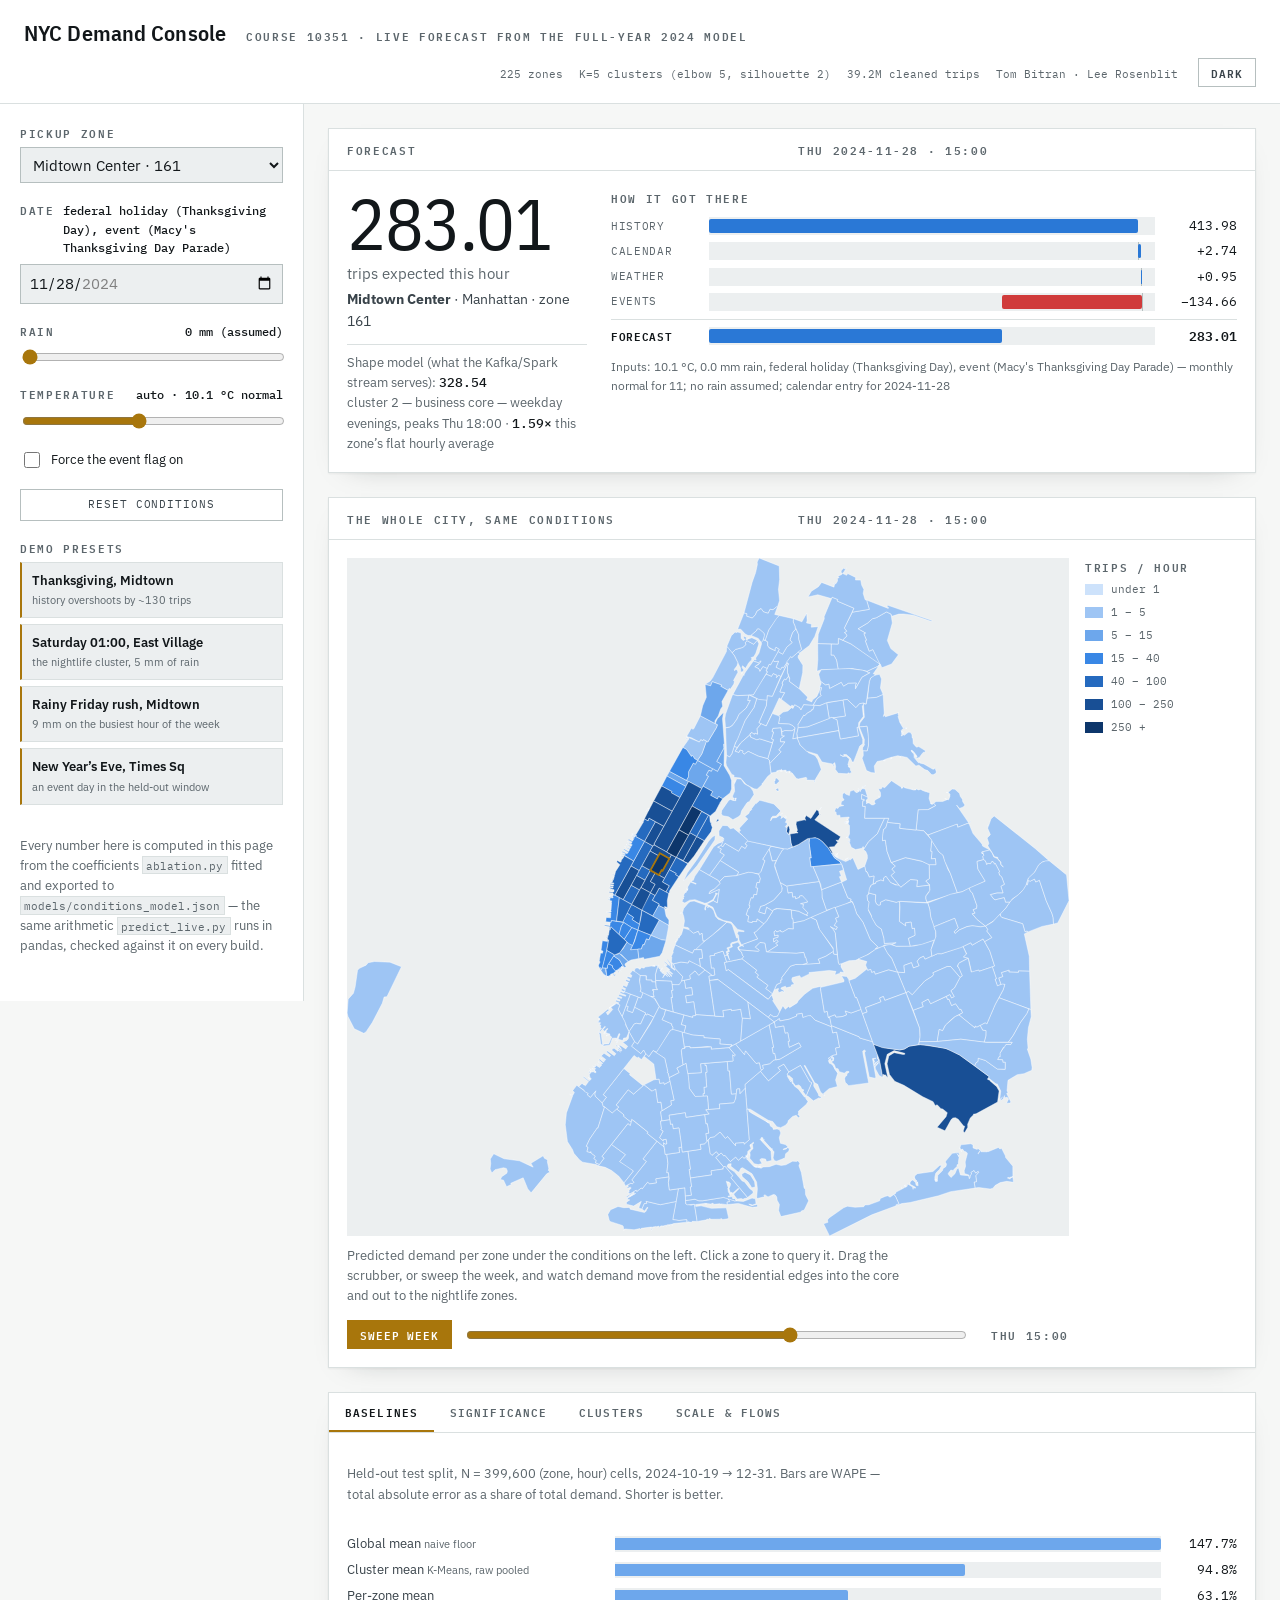
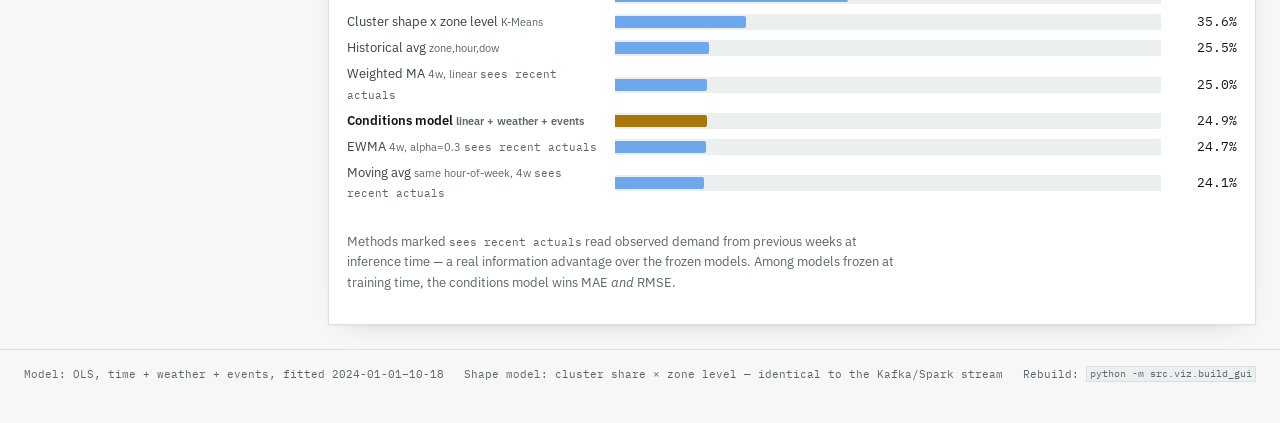
==== gui/index.html @ be96bf33 "Add a local web console for the presentation A static local GUI that serves the trained model in the" ====
<!doctype html>
<html lang="en">
<head>
<meta charset="utf-8">
<meta name="viewport" content="width=device-width, initial-scale=1">
<title>NYC Demand Console — Course 10351</title>
<meta name="description" content="Live browser console for the NYC taxi demand forecast: query any zone and hour, change the weather, watch predicted demand move across 225 zones.">
<link rel="icon" href="data:image/svg+xml,<svg xmlns='http://www.w3.org/2000/svg' viewBox='0 0 32 32'><rect width='32' height='32' fill='%23f5b921'/><rect x='6' y='13' width='20' height='9' fill='%23101416'/><rect x='10' y='8' width='12' height='6' fill='%23101416'/></svg>">
<link rel="preconnect" href="https://fonts.googleapis.com">
<link rel="preconnect" href="https://fonts.gstatic.com" crossorigin>
<link rel="stylesheet" href="https://fonts.googleapis.com/css2?family=IBM+Plex+Mono:wght@400;500;600&family=IBM+Plex+Sans:wght@400;500;600&family=IBM+Plex+Sans+Condensed:wght@600&display=swap">
<link rel="stylesheet" href="styles.css">
</head>
<body>

<header class="top">
  <h1>NYC Demand Console</h1>
  <span class="label">Course 10351 &middot; live forecast from the full-year 2024 model</span>
  <div class="meta">
    <span id="metaZones">225 zones</span>
    <span id="metaK">K=5 clusters</span>
    <span>39.2M cleaned trips</span>
    <span>Tom Bitran &middot; Lee Rosenblit</span>
  </div>
  <button class="themebtn" id="theme" type="button" title="Switch light / dark">Dark</button>
</header>

<div class="loadfail" id="loadfail" hidden>
  <b>The data payload could not be loaded.</b>
  <p>A browser opening <code>index.html</code> straight from disk blocks the
  <code>payload.json</code> fetch (same-origin policy). Two ways round it:</p>
  <ol>
    <li>Run <code>run_gui.bat</code> and use <code>http://localhost:8765</code> — this
    page, served properly.</li>
    <li>Or open <code>gui/standalone.html</code>, which has the payload inlined and needs
    no server at all.</li>
  </ol>
  <p>If neither exists yet, build them first:
  <code>python -m src.viz.build_gui</code></p>
</div>

<div class="console" id="console" hidden>

  <!-- ── Controls ─────────────────────────────────────────────────────── -->
  <aside class="rail">
    <div class="field">
      <label class="label" for="zone">Pickup zone</label>
      <select id="zone"></select>
    </div>

    <div class="field">
      <label class="label" for="date">Date <span class="val" id="dateFlags">ordinary day</span></label>
      <input type="date" id="date" value="2024-11-28" min="2024-01-01" max="2024-12-31">
    </div>

    <div class="field">
      <label class="label" for="rain">Rain <span class="val" id="rainVal">0 mm</span></label>
      <input type="range" id="rain" min="0" max="25" step="0.5" value="0">
    </div>

    <div class="field">
      <label class="label" for="temp">Temperature <span class="val" id="tempVal">auto</span></label>
      <input type="range" id="temp" min="-12" max="38" step="0.5" value="10">
    </div>

    <label class="check">
      <input type="checkbox" id="force"> Force the event flag on
    </label>

    <div class="railbtns">
      <button class="ghost" id="resetCond" type="button">Reset conditions</button>
    </div>

    <div class="field">
      <span class="label">Demo presets</span>
      <div class="preset" id="presets"></div>
    </div>

    <p class="note">Every number here is computed in this page from the coefficients
      <code>ablation.py</code> fitted and exported to
      <code>models/conditions_model.json</code> — the same arithmetic
      <code>predict_live.py</code> runs in pandas, checked against it on every build.</p>
  </aside>

  <!-- ── Main ─────────────────────────────────────────────────────────── -->
  <main>

    <!-- Answer -->
    <section class="panel">
      <header>
        <span class="label">Forecast</span>
        <span class="label" id="whenLabel"></span>
      </header>
      <div class="body answer">
        <div class="hero">
          <div class="fig" id="heroFig">&mdash;</div>
          <div class="unit">trips expected this hour</div>
          <div class="where" id="heroWhere"></div>
          <div class="shape" id="heroShape"></div>
        </div>
        <div>
          <div class="label" style="margin-bottom:.625rem;">How it got there</div>
          <div class="fall" id="fall"></div>
          <div class="assumed" id="assumed"></div>
        </div>
      </div>
    </section>

    <!-- Map -->
    <section class="panel">
      <header>
        <span class="label">The whole city, same conditions</span>
        <span class="label" id="mapWhen"></span>
      </header>
      <div class="body">
        <div class="mapwrap">
          <div>
            <svg class="map" id="map" role="img" aria-labelledby="mapDesc"></svg>
            <p id="mapDesc" class="note" style="margin:.625rem 0 0;">
              Predicted demand per zone under the conditions on the left. Click a zone to
              query it. Drag the scrubber, or sweep the week, and watch demand move from
              the residential edges into the core and out to the nightlife zones.</p>
            <div class="scrub">
              <button class="play" id="play" type="button">Sweep week</button>
              <input type="range" id="hour" min="0" max="23" step="1" value="15"
                     aria-label="Hour of day">
              <span class="label" id="hourLabel" style="min-width:5.5rem;text-align:right;"></span>
            </div>
          </div>
          <div class="legend" id="legend">
            <span class="label">Trips / hour</span>
          </div>
        </div>
      </div>
    </section>

    <!-- Evidence -->
    <section class="panel">
      <div class="tabs" role="tablist">
        <button role="tab" id="tab-ladder" aria-controls="p-ladder" aria-selected="true">Baselines</button>
        <button role="tab" id="tab-sig" aria-controls="p-sig" aria-selected="false">Significance</button>
        <button role="tab" id="tab-cl" aria-controls="p-cl" aria-selected="false">Clusters</button>
        <button role="tab" id="tab-scale" aria-controls="p-scale" aria-selected="false">Scale &amp; flows</button>
      </div>

      <div class="tabpanel" id="p-ladder" role="tabpanel" aria-labelledby="tab-ladder">
        <p class="note">Held-out test split, N = 399,600 (zone, hour) cells,
          2024-10-19 &rarr; 12-31. Bars are WAPE — total absolute error as a share of total
          demand. Shorter is better.</p>
        <div class="ladder" id="ladder"></div>
        <p class="note">Methods marked <span class="peek">sees recent actuals</span> read
          observed demand from previous weeks at inference time — a real information
          advantage over the frozen models. Among models frozen at training time, the
          conditions model wins MAE <em>and</em> RMSE.</p>
      </div>

      <div class="tabpanel" id="p-sig" role="tabpanel" aria-labelledby="tab-sig" hidden>
        <p class="note">Relative WAPE improvement of the conditions model over history
          alone, block-bootstrapped over whole test days (10,000 replicates, seed 42). The
          day is the resampling unit because one storm correlates every error inside it. An
          interval clear of zero is a real improvement.</p>
        <div class="sig" id="sig"></div>
      </div>

      <div class="tabpanel" id="p-cl" role="tabpanel" aria-labelledby="tab-cl" hidden>
        <p class="note">K-Means over each zone&rsquo;s 168-hour weekly profile,
          L1-normalised so it clusters <em>when</em> a zone is busy, not how busy. Each
          curve is that cluster&rsquo;s mean share of weekly demand across the week; the
          gold mark is its peak. Chips match the colours in
          <code>reports/cluster_map.html</code>.</p>
        <div class="clusters" id="clusters"></div>
      </div>

      <div class="tabpanel" id="p-scale" role="tabpanel" aria-labelledby="tab-scale" hidden>
        <p class="note">The same code path over growing month windows, cold-cache, after a
          discarded warm-up. Wall-clock is machine-specific; the shape of the curve is the
          result.</p>
        <div class="scroller">
          <table id="bench">
            <thead><tr><th>Window</th><th class="r">Rows in</th><th class="r">Wall-clock</th>
              <th class="r">Throughput</th></tr></thead>
            <tbody></tbody>
          </table>
        </div>
        <p class="note">FP-Growth over all 39.2M cleaned trips — 65 directed
          pickup&nbsp;&rarr;&nbsp;dropoff rules clear support 0.1% / confidence 5%. The
          highest-lift flows are reciprocal neighbour pairs: yellow-taxi demand is
          hyper-local.</p>
        <div class="scroller">
          <table id="rules">
            <thead><tr><th>Pickup</th><th>Dropoff</th><th class="r">Lift</th>
              <th class="r">Confidence</th></tr></thead>
            <tbody></tbody>
          </table>
        </div>
      </div>
    </section>
  </main>
</div>

<footer class="foot">
  <span>Model: OLS, time + weather + events, fitted 2024-01-01&ndash;10-18</span>
  <span>Shape model: cluster share &times; zone level — identical to the Kafka/Spark stream</span>
  <span>Rebuild: <code>python -m src.viz.build_gui</code></span>
</footer>

<div class="tip" id="tip" role="status" aria-live="polite"></div>

<script src="model.js"></script>
<script src="app.js"></script>
</body>
</html>
---- gui/styles.css ----
/* ─── Tokens: full light palette on bare :root ───────────────────────── */
  :root {
    color-scheme: light;
    --paper:#f6f7f6; --surface:#ffffff; --sunk:#eceff0; --raise:#ffffff;
    --ink:#12171a; --ink-soft:#39434a; --muted:#5c666c;
    --rule:#dae0e0; --rule-hi:#b6bfbf;
    --accent:#a8760c; --accent-hi:#c9901c; --accent-wash:#f7f0dd;
    --good:#0ca30c; --warn:#fab219;
    --pos:#2a78d6; --neg:#d03b3b;
    --seq0:#cde2fb; --seq1:#9ec5f4; --seq2:#6da7ec; --seq3:#3987e5;
    --seq4:#256abf; --seq5:#184f95; --seq6:#0d366b;
    --c0:#2a78d6; --c1:#eb6834; --c2:#1baf7a; --c3:#4a3aa7; --c4:#8c5a00;
    --shadow:0 1px 2px rgba(18,23,26,.05), 0 10px 30px -22px rgba(18,23,26,.35);
    --mono:"IBM Plex Mono",ui-monospace,SFMono-Regular,Consolas,monospace;
    --sans:"IBM Plex Sans",system-ui,-apple-system,"Segoe UI",sans-serif;
    --cond:"IBM Plex Sans Condensed","IBM Plex Sans",system-ui,sans-serif;
  }
  @media (prefers-color-scheme: dark) {
    :root:not([data-theme="light"]) {
      color-scheme: dark;
      --paper:#0e1214; --surface:#161b1e; --sunk:#1c2225; --raise:#1f262a;
      --ink:#e7ebe9; --ink-soft:#c3cbca; --muted:#8f999e;
      --rule:#242b2f; --rule-hi:#394247;
      --accent:#f0c85a; --accent-hi:#f8d97d; --accent-wash:#2a2418;
      --good:#4ec24e; --warn:#fab219;
      --pos:#3987e5; --neg:#e66767;
      --seq0:#13253c; --seq1:#1c4272; --seq2:#25599b; --seq3:#2f74c4;
      --seq4:#5598e7; --seq5:#86b6ef; --seq6:#b7d3f6;
      --c0:#3987e5; --c1:#d95926; --c2:#199e70; --c3:#9085e9; --c4:#c98500;
      --shadow:0 1px 2px rgba(0,0,0,.5), 0 10px 30px -22px rgba(0,0,0,.9);
    }
  }
  :root[data-theme="dark"] {
    color-scheme: dark;
    --paper:#0e1214; --surface:#161b1e; --sunk:#1c2225; --raise:#1f262a;
    --ink:#e7ebe9; --ink-soft:#c3cbca; --muted:#8f999e;
    --rule:#242b2f; --rule-hi:#394247;
    --accent:#f0c85a; --accent-hi:#f8d97d; --accent-wash:#2a2418;
    --good:#4ec24e; --warn:#fab219;
    --pos:#3987e5; --neg:#e66767;
    --seq0:#13253c; --seq1:#1c4272; --seq2:#25599b; --seq3:#2f74c4;
    --seq4:#5598e7; --seq5:#86b6ef; --seq6:#b7d3f6;
    --c0:#3987e5; --c1:#d95926; --c2:#199e70; --c3:#9085e9; --c4:#c98500;
    --shadow:0 1px 2px rgba(0,0,0,.5), 0 10px 30px -22px rgba(0,0,0,.9);
  }

  * { box-sizing: border-box; }
  body {
    margin:0; background:var(--paper); color:var(--ink);
    font-family:var(--sans); font-size:15px; line-height:1.55;
    -webkit-font-smoothing:antialiased;
  }
  h1, h2, h3 { margin:0; text-wrap:balance; }
  button, select, input { font:inherit; color:inherit; }
  :focus-visible { outline:2px solid var(--accent-hi); outline-offset:2px; }

  .label {
    font-family:var(--mono); font-size:.6875rem; font-weight:600;
    letter-spacing:.15em; text-transform:uppercase; color:var(--muted);
  }

  /* ─── Shell ──────────────────────────────────────────────────────────── */
  header.top {
    display:flex; flex-wrap:wrap; align-items:baseline; gap:.5rem 1.25rem;
    padding:1rem 1.5rem; border-bottom:1px solid var(--rule);
    background:var(--surface); position:sticky; top:0; z-index:20;
  }
  header.top h1 {
    font-family:var(--cond); font-size:1.375rem; font-weight:600; letter-spacing:.005em;
  }
  header.top .meta {
    margin-left:auto; display:flex; flex-wrap:wrap; gap:.25rem 1rem;
    font-family:var(--mono); font-size:.6875rem; color:var(--muted);
  }

  .console { display:grid; grid-template-columns:19rem minmax(0,1fr); align-items:start; }
  @media (max-width: 980px) { .console { grid-template-columns:1fr; } }

  /* ─── Control rail ───────────────────────────────────────────────────── */
  .rail {
    position:sticky; top:57px; align-self:start;
    display:flex; flex-direction:column; gap:1.125rem;
    padding:1.25rem 1.25rem 2rem; border-right:1px solid var(--rule);
    background:var(--surface); min-height:calc(100vh - 57px);
  }
  @media (max-width: 980px) {
    .rail { position:static; min-height:0; border-right:0; border-bottom:1px solid var(--rule); }
  }
  .field { display:flex; flex-direction:column; gap:.375rem; }
  .field > .label { display:flex; justify-content:space-between; align-items:baseline; gap:.5rem; }
  .field .val {
    font-family:var(--mono); font-size:.75rem; color:var(--ink);
    letter-spacing:0; text-transform:none; font-weight:500;
  }
  select, input[type="date"] {
    width:100%; padding:.4rem .5rem; background:var(--sunk);
    border:1px solid var(--rule-hi); border-radius:0;
  }
  input[type="range"] { width:100%; accent-color:var(--accent); }
  .row2 { display:grid; grid-template-columns:1fr 1fr; gap:.625rem; }
  .check { display:flex; align-items:center; gap:.5rem; font-size:.8125rem; }
  .check input { accent-color:var(--accent); width:1rem; height:1rem; }
  .railbtns { display:flex; gap:.5rem; }
  button.ghost {
    flex:1; padding:.4rem .5rem; background:transparent; border:1px solid var(--rule-hi);
    font-family:var(--mono); font-size:.6875rem; letter-spacing:.08em;
    text-transform:uppercase; color:var(--ink-soft); cursor:pointer;
  }
  button.ghost:hover { border-color:var(--accent); color:var(--accent); }
  .preset { display:flex; flex-direction:column; gap:.375rem; }
  button.preset-btn {
    text-align:left; padding:.5rem .625rem; background:var(--sunk);
    border:1px solid var(--rule); border-left:2px solid var(--accent);
    cursor:pointer; display:flex; flex-direction:column; gap:.0625rem;
  }
  button.preset-btn:hover { background:var(--accent-wash); }
  button.preset-btn b { font-size:.8125rem; font-weight:600; }
  button.preset-btn span { font-size:.6875rem; color:var(--muted); }

  /* ─── Main column ────────────────────────────────────────────────────── */
  main { padding:1.5rem; display:flex; flex-direction:column; gap:1.5rem; min-width:0; }
  .panel { background:var(--surface); border:1px solid var(--rule); box-shadow:var(--shadow); }
  .panel > header {
    display:flex; align-items:baseline; gap:.75rem; flex-wrap:wrap;
    padding:.75rem 1.125rem; border-bottom:1px solid var(--rule);
  }
  .panel > header .label { flex:1; }
  .panel > .body { padding:1.125rem; }

  /* Answer */
  .answer { display:grid; grid-template-columns:minmax(0,15rem) minmax(0,1fr); gap:1.5rem; }
  @media (max-width: 760px) { .answer { grid-template-columns:1fr; } }
  .hero { display:flex; flex-direction:column; gap:.25rem; }
  .hero .fig {
    font-family:var(--cond); font-size:clamp(3rem,9vw,4.5rem); line-height:.95;
    font-variant-numeric:tabular-nums; letter-spacing:-.02em;
  }
  .hero .unit { font-family:var(--sans); font-size:.9375rem; color:var(--muted); }
  .hero .where { font-size:.875rem; color:var(--ink-soft); }
  .hero .shape {
    margin-top:.5rem; padding-top:.5rem; border-top:1px solid var(--rule);
    font-size:.8125rem; color:var(--muted);
  }
  .hero .shape b { color:var(--ink); font-family:var(--mono); font-weight:500; }

  /* Waterfall */
  .fall { display:flex; flex-direction:column; gap:.3125rem; }
  .fall .r {
    display:grid; grid-template-columns:5.5rem minmax(0,1fr) 4.5rem; gap:.625rem;
    align-items:center; font-size:.8125rem;
  }
  .fall .k {
    color:var(--muted); font-family:var(--mono); font-size:.6875rem;
    letter-spacing:.06em; text-transform:uppercase;
  }
  .fall .track { position:relative; height:1.125rem; background:var(--sunk); }
  .fall .track .zero { position:absolute; top:0; bottom:0; width:1px; background:var(--rule-hi); }
  .fall .track .bar { position:absolute; top:2px; bottom:2px; border-radius:2px; }
  .fall .track .bar.p { background:var(--pos); }
  .fall .track .bar.n { background:var(--neg); }
  .fall .v {
    text-align:right; font-family:var(--mono); font-variant-numeric:tabular-nums;
    font-size:.8125rem;
  }
  .fall .r.total { border-top:1px solid var(--rule); padding-top:.375rem; margin-top:.125rem; }
  .fall .r.total .k, .fall .r.total .v { color:var(--ink); font-weight:600; }
  .assumed { margin-top:.75rem; font-size:.75rem; color:var(--muted); }

  /* Map */
  .mapwrap { display:grid; grid-template-columns:minmax(0,1fr) 9.5rem; gap:1rem; }
  @media (max-width: 760px) { .mapwrap { grid-template-columns:1fr; } }
  svg.map { width:100%; height:auto; display:block; background:var(--sunk); }
  svg.map path { stroke:var(--surface); stroke-width:.6; transition:fill 140ms linear; }
  @media (prefers-reduced-motion: reduce) { svg.map path { transition:none; } }
  svg.map path.q0 { fill:var(--seq0); }
  svg.map path.q1 { fill:var(--seq1); }
  svg.map path.q2 { fill:var(--seq2); }
  svg.map path.q3 { fill:var(--seq3); }
  svg.map path.q4 { fill:var(--seq4); }
  svg.map path.q5 { fill:var(--seq5); }
  svg.map path.q6 { fill:var(--seq6); }
  svg.map path:hover { stroke:var(--accent-hi); stroke-width:2; }
  svg.map path.sel { stroke:var(--accent); stroke-width:2.5; }
  .legend { display:flex; flex-direction:column; gap:.375rem; }
  .legend .sw {
    display:flex; align-items:center; gap:.5rem;
    font-family:var(--mono); font-size:.6875rem; color:var(--muted);
  }
  .legend .sw i { width:1.125rem; height:.6875rem; display:block; flex:none; }
  .scrub { display:flex; align-items:center; gap:.75rem; margin-top:.875rem; }
  .scrub input { flex:1; }
  button.play {
    padding:.3125rem .75rem; background:var(--accent); border:1px solid var(--accent);
    color:var(--surface); font-family:var(--mono); font-size:.6875rem; font-weight:600;
    letter-spacing:.08em; text-transform:uppercase; cursor:pointer; min-width:5.5rem;
  }
  button.play:hover { background:var(--accent-hi); border-color:var(--accent-hi); }
  .tip {
    position:fixed; z-index:40; pointer-events:none; opacity:0;
    background:var(--raise); border:1px solid var(--rule-hi); box-shadow:var(--shadow);
    padding:.5rem .625rem; font-size:.75rem; max-width:15rem;
  }
  .tip.on { opacity:1; }
  .tip b { display:block; font-size:.8125rem; }
  .tip .n { font-family:var(--mono); font-variant-numeric:tabular-nums; color:var(--muted); }

  /* Evidence deck */
  .tabs { display:flex; border-bottom:1px solid var(--rule); overflow-x:auto; }
  .tabs button {
    padding:.625rem 1rem; background:transparent; border:0; cursor:pointer;
    font-family:var(--mono); font-size:.6875rem; font-weight:600; letter-spacing:.1em;
    text-transform:uppercase; color:var(--muted); border-bottom:2px solid transparent;
    white-space:nowrap;
  }
  .tabs button[aria-selected="true"] { color:var(--ink); border-bottom-color:var(--accent); }
  .tabs button:hover { color:var(--ink); }
  .tabpanel { padding:1.125rem; display:flex; flex-direction:column; gap:1rem; }
  .tabpanel[hidden] { display:none; }

  /* Ladder */
  .ladder { display:flex; flex-direction:column; gap:.375rem; }
  .ladder .r {
    display:grid; grid-template-columns:minmax(9rem,16rem) minmax(0,1fr) 4rem;
    gap:.75rem; align-items:center; font-size:.8125rem;
  }
  .ladder .m { color:var(--ink-soft); }
  .ladder .m small { color:var(--muted); font-size:.6875rem; }
  .ladder .track { height:1rem; background:var(--sunk); position:relative; }
  .ladder .track i {
    position:absolute; top:2px; bottom:2px; left:0; background:var(--seq2);
    border-radius:0 2px 2px 0; display:block;
  }
  .ladder .r.ours .track i { background:var(--accent); }
  .ladder .r.ours .m { color:var(--ink); font-weight:600; }
  .ladder .w { text-align:right; font-family:var(--mono); font-variant-numeric:tabular-nums; }
  .peek { color:var(--muted); font-size:.6875rem; font-family:var(--mono); }

  /* Significance */
  .sig { display:flex; flex-direction:column; gap:.875rem; }
  .sig .row {
    display:grid; grid-template-columns:minmax(7rem,11rem) minmax(0,1fr) 6rem;
    gap:.875rem; align-items:center;
  }
  .sig .nm { font-size:.8125rem; }
  .sig .nm small { display:block; color:var(--muted); font-family:var(--mono); font-size:.625rem; }
  .sig .ci { position:relative; height:2.5rem; background:var(--sunk); }
  .sig .ci .axis { position:absolute; top:0; bottom:.875rem; width:1px; background:var(--rule-hi); }
  .sig .ci .whisk { position:absolute; top:calc(50% - .5rem); height:2px; background:var(--rule-hi); }
  .sig .ci .cap {
    position:absolute; top:calc(50% - .875rem); width:1px; height:.75rem; background:var(--rule-hi);
  }
  .sig .ci .pt {
    position:absolute; top:calc(50% - .8125rem); width:.625rem; height:.625rem;
    border-radius:50%; background:var(--pos); border:2px solid var(--surface);
  }
  .sig .ci .tk {
    position:absolute; bottom:.125rem; font-family:var(--mono); font-size:.5625rem;
    color:var(--muted); transform:translateX(-50%); white-space:nowrap;
  }
  .sig .verdict { text-align:right; }
  .pill {
    display:inline-block; font-family:var(--mono); font-size:.625rem; font-weight:600;
    letter-spacing:.06em; text-transform:uppercase; padding:.0625rem .375rem;
    border:1px solid currentColor;
  }
  .pill.good { color:var(--good); }
  .pill.soft { color:var(--warn); }

  /* Clusters */
  .clusters { display:grid; grid-template-columns:repeat(auto-fit,minmax(15rem,1fr)); gap:1rem; }
  .cl { display:flex; flex-direction:column; gap:.375rem; }
  .cl .hd { display:flex; align-items:center; gap:.5rem; }
  .cl .chip { width:.625rem; height:.625rem; flex:none; }
  .cl .nm { font-size:.8125rem; font-weight:600; }
  .cl .sub { font-family:var(--mono); font-size:.6875rem; color:var(--muted); }
  .cl svg { width:100%; height:3.5rem; display:block; background:var(--sunk); }
  .cl svg .area { fill:var(--seq2); opacity:.4; }
  .cl svg .line { fill:none; stroke:var(--seq4); stroke-width:1.5; }
  .cl svg .pk { fill:var(--accent); }
  .cl .days {
    display:flex; justify-content:space-between; font-family:var(--mono);
    font-size:.5625rem; color:var(--muted); letter-spacing:.04em;
  }

  table { border-collapse:collapse; width:100%; font-size:.8125rem; }
  .scroller { overflow-x:auto; }
  th, td { padding:.375rem .75rem; text-align:left; white-space:nowrap; }
  thead th {
    font-family:var(--mono); font-size:.625rem; letter-spacing:.08em; text-transform:uppercase;
    color:var(--muted); border-bottom:1px solid var(--rule-hi);
  }
  tbody tr + tr td { border-top:1px solid var(--rule); }
  td.r, th.r { text-align:right; font-family:var(--mono); font-variant-numeric:tabular-nums; }

  footer.foot {
    padding:1rem 1.5rem 2.5rem; border-top:1px solid var(--rule);
    font-family:var(--mono); font-size:.6875rem; color:var(--muted);
    display:flex; flex-wrap:wrap; gap:.25rem 1.25rem;
  }
  .note { font-size:.8125rem; color:var(--muted); max-width:70ch; }

  /* ─── Local-app chrome: theme toggle and the file:// rescue notice ────── */
  button.themebtn {
    padding:.3125rem .75rem; background:transparent; border:1px solid var(--rule-hi);
    color:var(--ink-soft); cursor:pointer;
    font-family:var(--mono); font-size:.6875rem; font-weight:600;
    letter-spacing:.08em; text-transform:uppercase;
  }
  button.themebtn:hover { border-color:var(--accent); color:var(--accent); }

  .loadfail {
    margin:2rem auto; max-width:44rem; padding:1.25rem 1.5rem;
    background:var(--surface); border:1px solid var(--rule);
    border-left:3px solid var(--accent); box-shadow:var(--shadow);
    font-size:.9375rem;
  }
  .loadfail[hidden] { display:none; }
  .loadfail b { display:block; margin-bottom:.5rem; }
  .loadfail p { margin:.5rem 0; color:var(--ink-soft); }
  .loadfail ol { margin:.5rem 0; padding-left:1.25rem; color:var(--ink-soft); }
  .loadfail li { margin:.25rem 0; }
  .console[hidden] { display:none; }

  code {
    font-family:var(--mono); font-size:.875em;
    background:var(--sunk); border:1px solid var(--rule); padding:.05em .3em;
  }
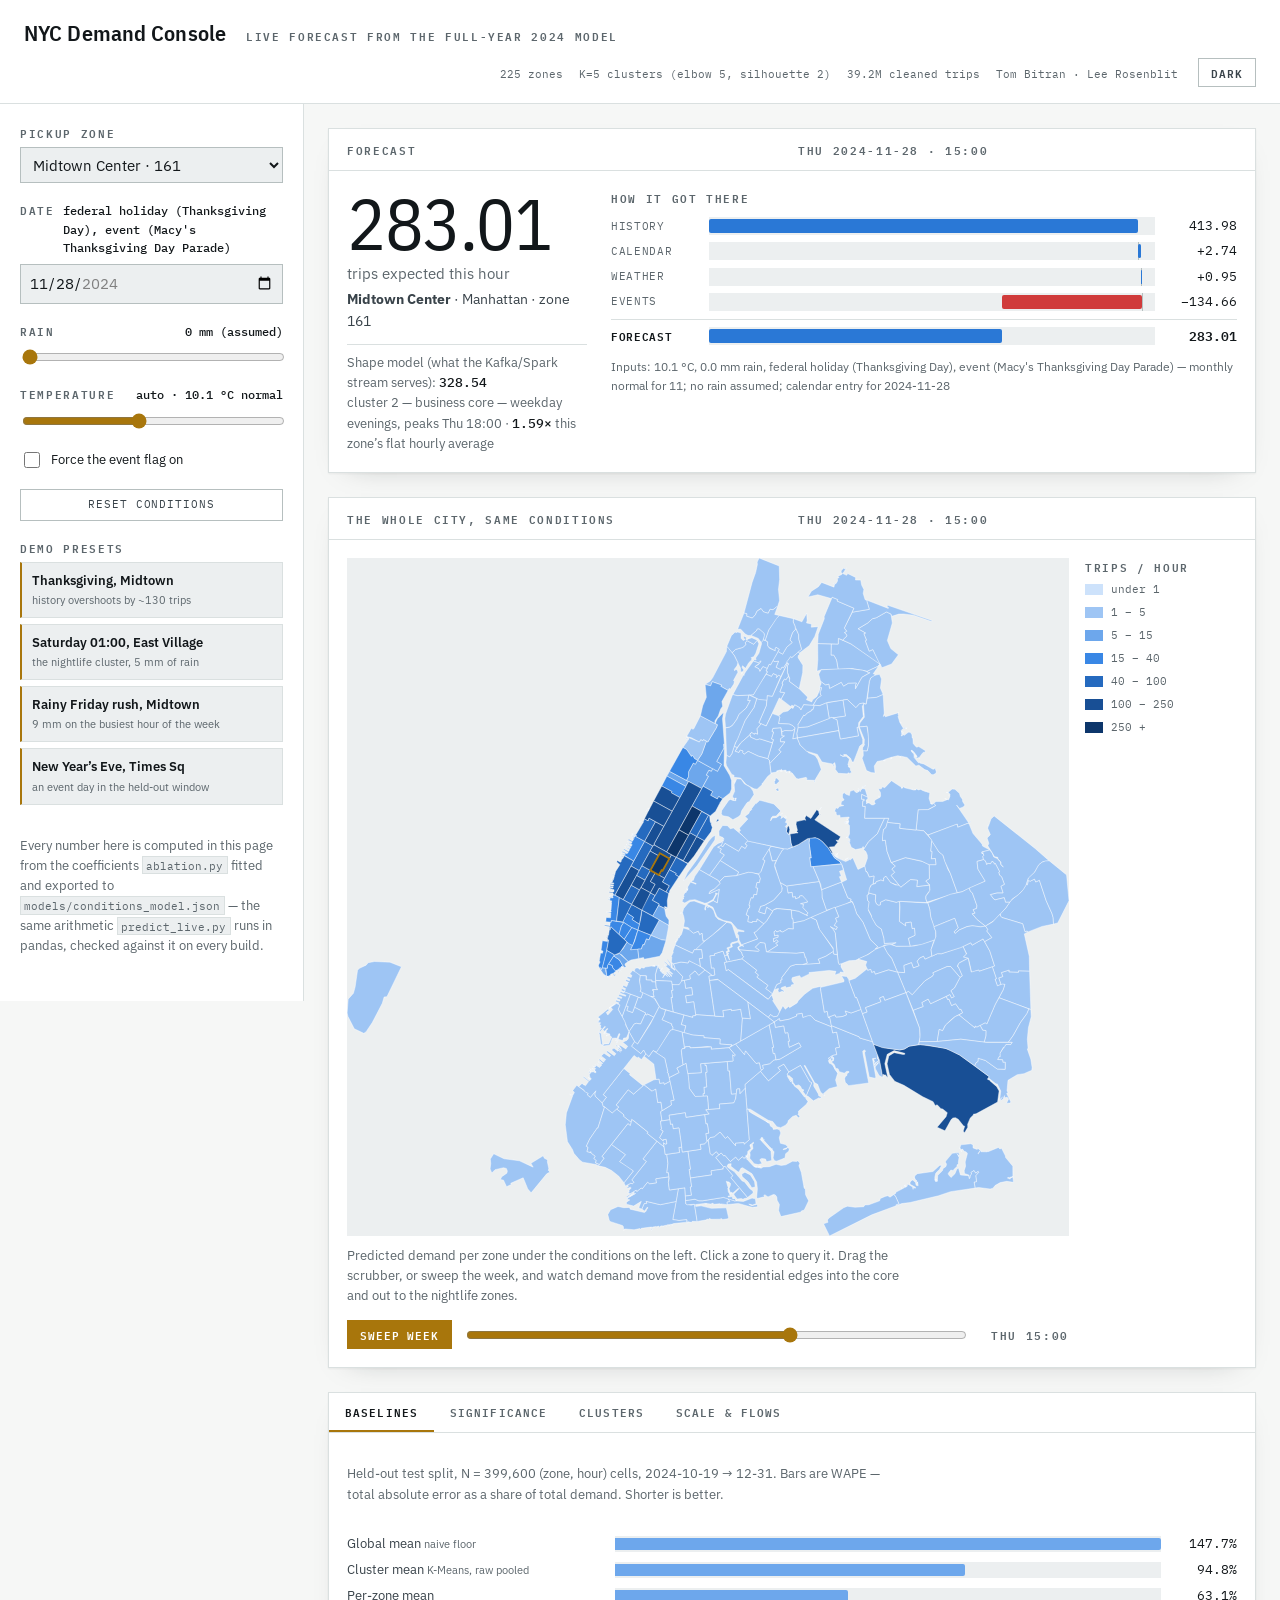
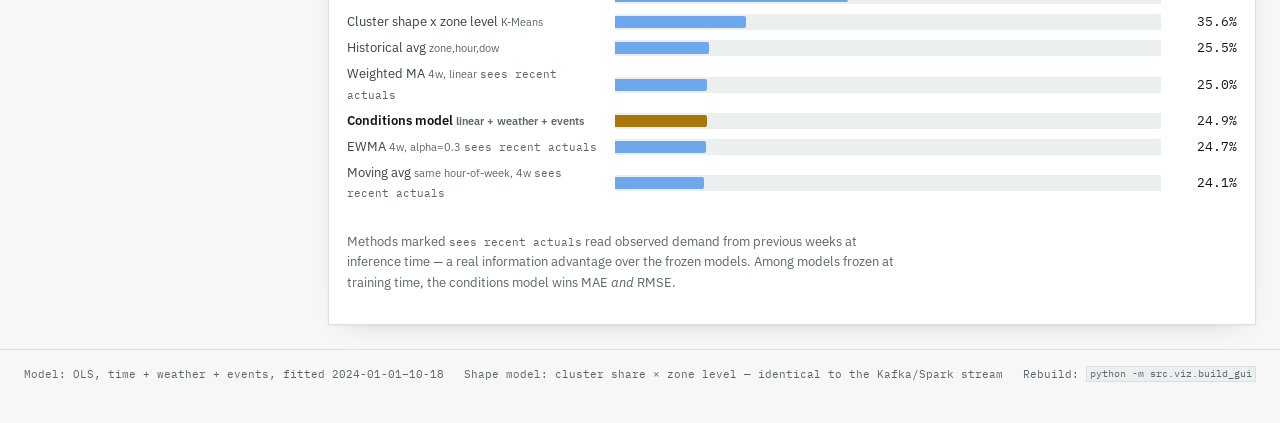
==== commit f0606259: "Fix demo data loss (Kafka retention vs event-time stamps); drop course references" ====
--- a/gui/index.html
+++ b/gui/index.html
@@ -3,7 +3,7 @@
 <head>
 <meta charset="utf-8">
 <meta name="viewport" content="width=device-width, initial-scale=1">
-<title>NYC Demand Console — Course 10351</title>
+<title>NYC Demand Console</title>
 <meta name="description" content="Live browser console for the NYC taxi demand forecast: query any zone and hour, change the weather, watch predicted demand move across 225 zones.">
 <link rel="icon" href="data:image/svg+xml,<svg xmlns='http://www.w3.org/2000/svg' viewBox='0 0 32 32'><rect width='32' height='32' fill='%23f5b921'/><rect x='6' y='13' width='20' height='9' fill='%23101416'/><rect x='10' y='8' width='12' height='6' fill='%23101416'/></svg>">
 <link rel="preconnect" href="https://fonts.googleapis.com">
@@ -15,7 +15,7 @@
 
 <header class="top">
   <h1>NYC Demand Console</h1>
-  <span class="label">Course 10351 &middot; live forecast from the full-year 2024 model</span>
+  <span class="label">Live forecast from the full-year 2024 model</span>
   <div class="meta">
     <span id="metaZones">225 zones</span>
     <span id="metaK">K=5 clusters</span>
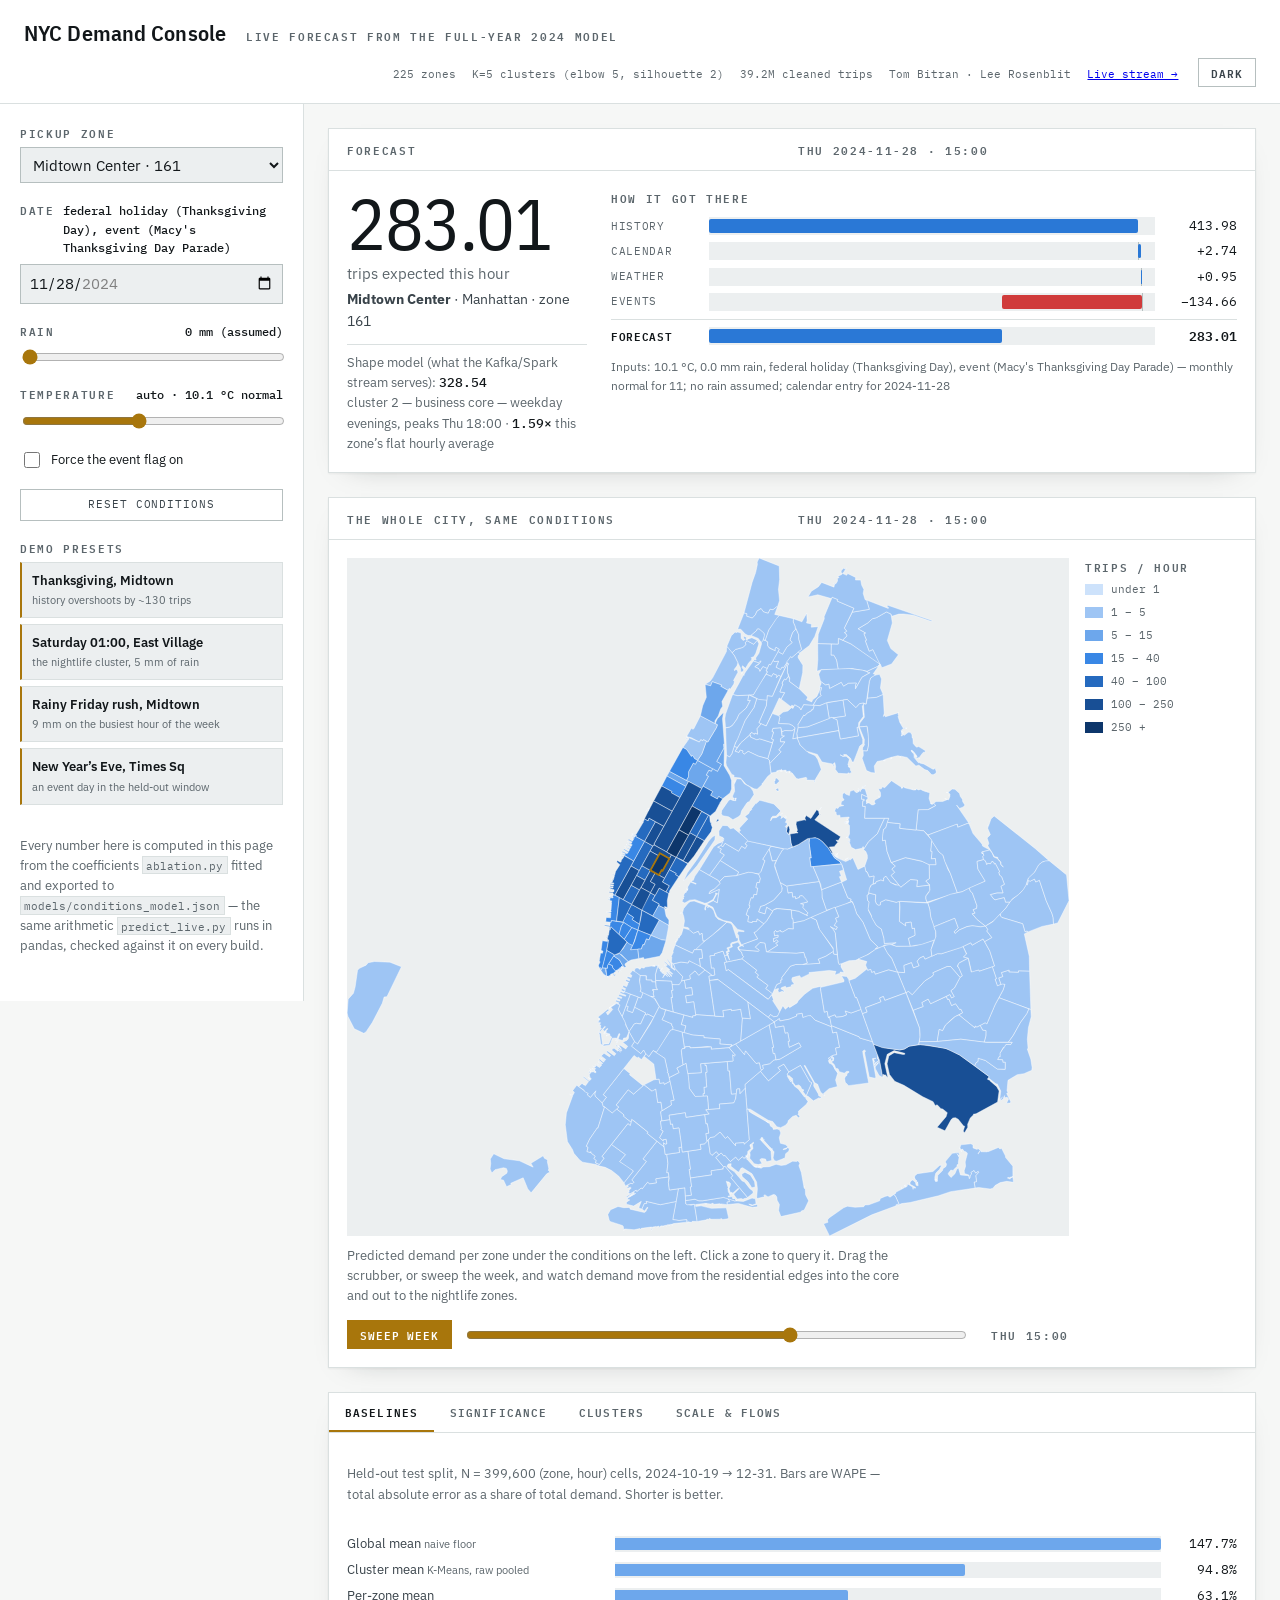
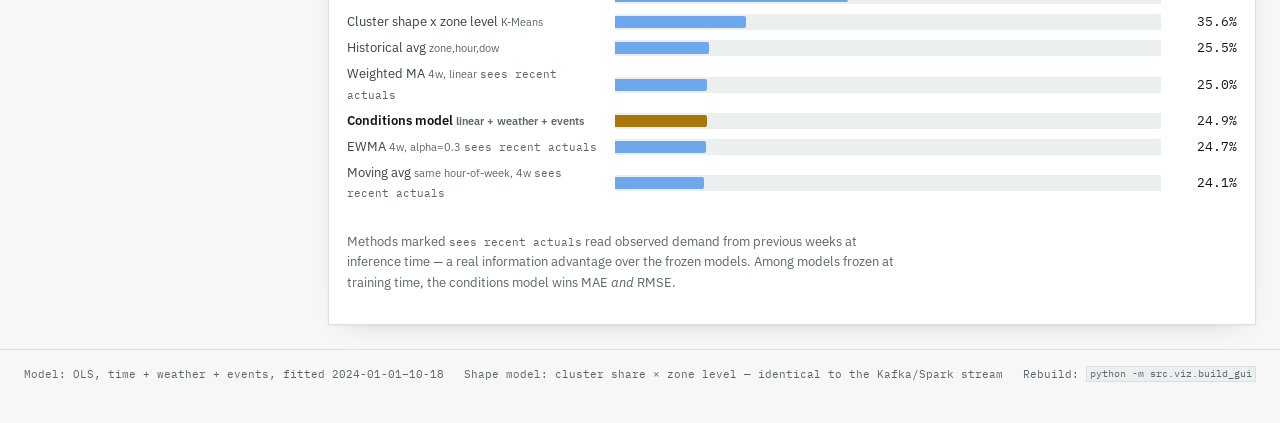
==== commit b9d33d96: "Self-bootstrapping run.py, GUI units + stopwatch, console<->stream links - run.py: plain ./run.py no" ====
--- a/gui/index.html
+++ b/gui/index.html
@@ -21,6 +21,7 @@
     <span id="metaK">K=5 clusters</span>
     <span>39.2M cleaned trips</span>
     <span>Tom Bitran &middot; Lee Rosenblit</span>
+    <a id="streamLink" href="stream.html">Live stream &rarr;</a>
   </div>
   <button class="themebtn" id="theme" type="button" title="Switch light / dark">Dark</button>
 </header>
